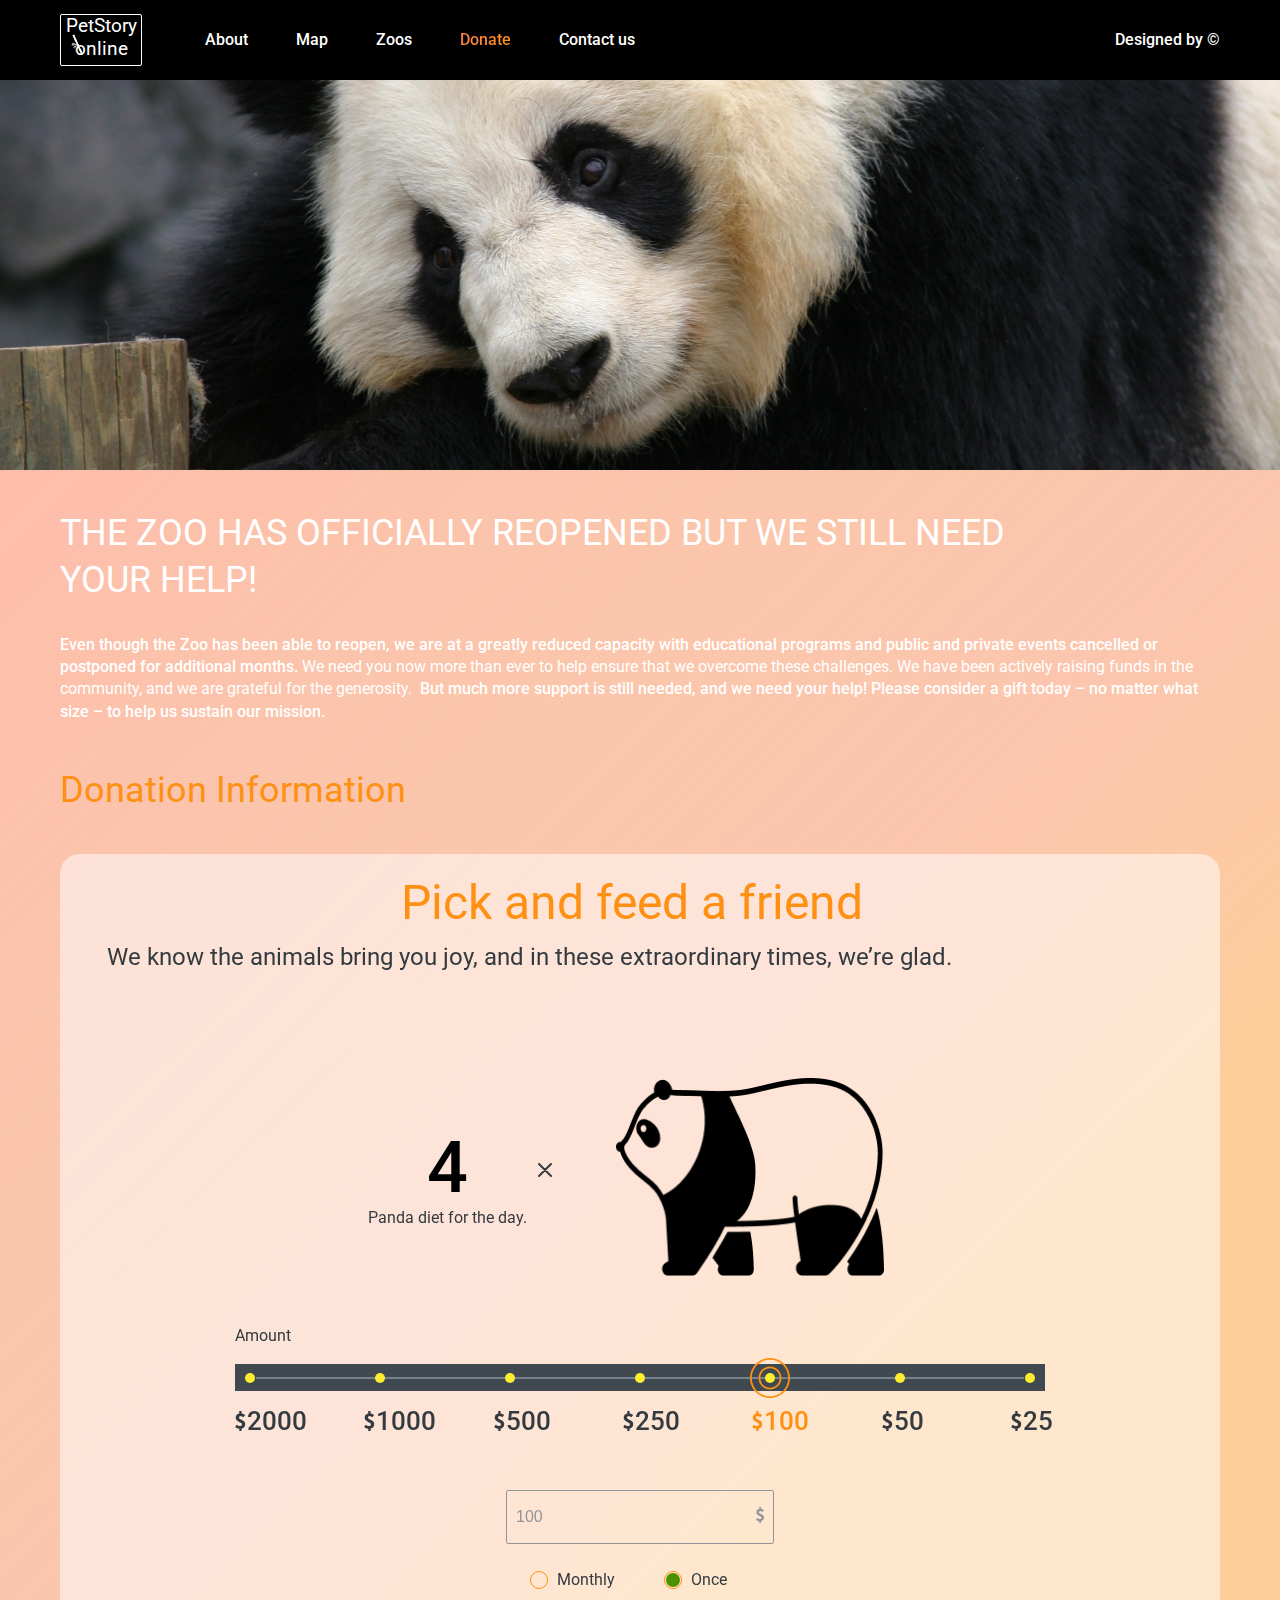
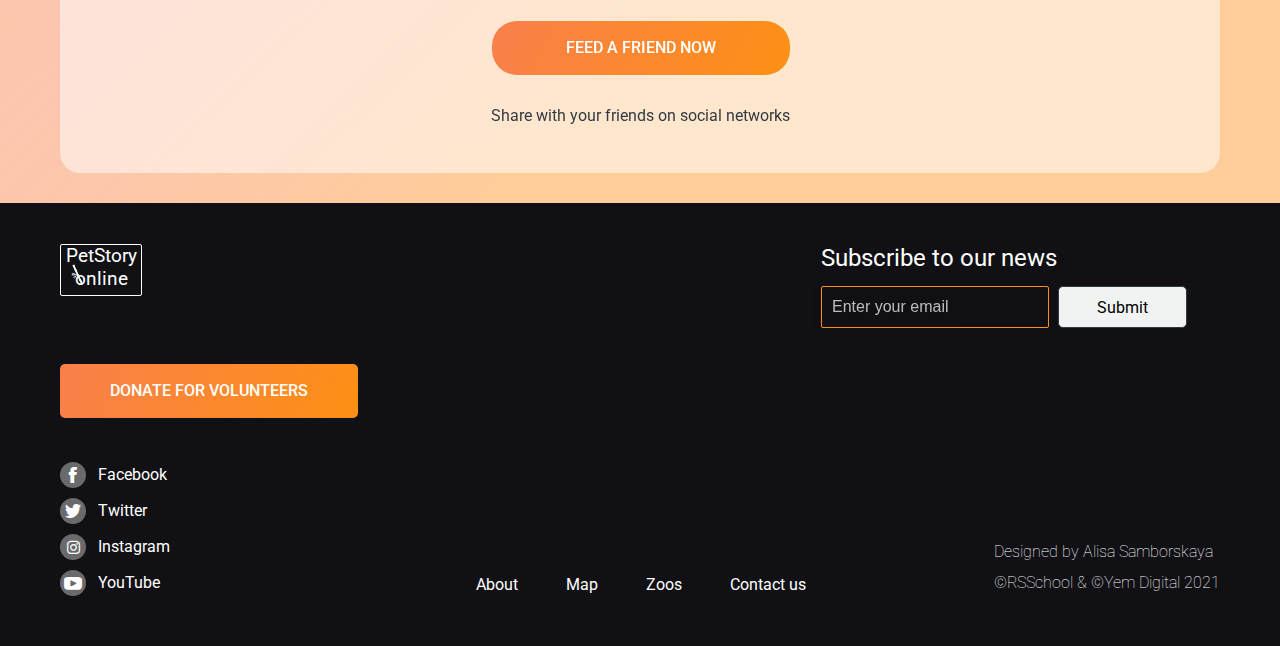
==== pages/donate/index.html @ 1294fb80 "feat: create online-zoo" ====
<!DOCTYPE html>
<html lang="en">
  <head>
    <meta charset="UTF-8" />
    <meta http-equiv="X-UA-Compatible" content="IE=edge" />
    <meta name="viewport" content="width=device-width, initial-scale=1.0" />
    <title>Donate</title>
    <link href="https://fonts.googleapis.com/css2?family=Roboto:ital,wght@0,100;0,300;0,400;0,500;0,700;0,900;1,100;1,300;1,400;1,500;1,700;1,900&display=swap" rel="stylesheet" />
    <link rel="stylesheet" href="../../assets/styles/style.css" />
    <script defer src="../../script.js"></script>
  </head>
  <body>
    <header class="header" id="about">
      <div class="container header__wrapper">
        <h1 class="header__logo">
          <a class="header__logo-link" href="../../pages/main/index.html">PetStory online
            <img class="header__logo-icon header__logo-icon--white" src="../../assets/images/logo/bamboo.svg" alt="bamboo-svg">
            <img class="header__logo-icon header__logo-icon--orange" src="../../assets/images/logo/bamboo-orange.svg" alt="bamboo-orange-svg">
          </a>
        </h1>
        <nav class="header__nav">
          <ul class="header__list">
            <li>
              <a class="header__link header__link" href="../../pages/main/index.html#about">About</a>
            </li>
            <li>
              <a class="header__link" href="#map">Map</a>
            </li>
            <li>
              <a class="header__link" href="#zoos">Zoos</a>
            </li>
            <li>
              <a class="header__link header__link--active" href="../../pages/donate/index.html" target="_blank">Donate</a>
            </li>
            <li>
              <a class="header__link" href="#contacts">Contact us</a>
            </li>
          </ul>
        </nav>
        <a class="header__copyright" href="https://www.figma.com/file/jfEFwkXVj1WRq7sUHDr8os/PetStory-online" target="_blank">Designed by ©</a>
        <div class="header__burger-menu">
          <button class="header__burger-btn">
            <i class="header__burger-icon icon-burger-menu"></i>
          </button>
          <div class="wrapper-menu" id="wrapper-menu">
            <div class="background-menu"></div>
            <div class="mobile-menu">
              <button class="mobile-menu__btn">
                <i class="mobile-menu__btn-close icon-cross"></i>
              </button>
              <div class="mobile-menu__logo">
                <a class="mobile-menu__logo-link" href="../../pages/main/index.html">PetStory online
                  <img class="mobile-menu__logo-icon" src="../../assets/images/logo/bamboo-orange.svg" alt="bamboo-orange-svg">
                </a>
              </div>
              <ul class="mobile-menu__list">
                <li class="mobile-menu__item"><a class="mobile-menu__link" href="../../pages/main/index.html">About</a></li>
                <li class="mobile-menu__item"><a class="mobile-menu__link" href="#map">Map</a></li>
                <li class="mobile-menu__item"><a class="mobile-menu__link" href="#zoos">Zoos</a></li>
                <li class="mobile-menu__item"><a class="mobile-menu__link" href="../../pages/donate/index.html">Donate</a></li>
                <li class="mobile-menu__item"><a class="mobile-menu__link" href="#contacts">Contact us</a></li>
              </ul>
              <a class="mobile-menu__copyright" href="https://www.figma.com/file/jfEFwkXVj1WRq7sUHDr8os/PetStory-online" target="_blank">Designed by ©</a>
            </div>
          </div>
        </div>
      </div>
    </header>
    <main class="main">
      <section class="animals"></section>
      <section class="feed-friend-donate">
        <div class="feed-friend-donate__wrapper container">
            <h3 class="feed-friend-donate__title">THE ZOO HAS OFFICIALLY REOPENED BUT WE STILL NEED YOUR HELP!</h3>
            <p class="feed-friend-donate__description">Even though the Zoo has been able to reopen, we are at a greatly reduced capacity with educational programs and public and private events cancelled or postponed for additional months.<span class="feed-friend-donate__description--font"> We need you now more than ever to help ensure that we overcome these challenges. We have been actively raising funds in the community, and we are grateful for the generosity.</span> &nbsp;But much more support is still needed, and we need your help! Please consider a gift today – no matter what size – to help us sustain our mission.</p>
            <h3 class="feed-friend-donate__title feed-friend-donate__title--donation">Donation Information</h3>
          <div class="feed-friend-donate__info">
            <h2 class="feed-friend-donate__info-title">Pick and feed a friend</h2>
            <p class="feed-friend-donate__info-description">We know the animals bring you joy, and in these extraordinary times, we’re glad.</p>
            <div class="feed-friend-donate__diet">
              <div class="feed-friend-donate__wrap-content">
                <p class="feed-friend-donate__number">4</p>
                <p class="feed-friend-donate__text">Panda diet for the day.</p>
              </div>
              <i class="feed-friend-donate__icon icon-cross"></i>
              <img class="feed-friend-donate__img" src="../../assets/images/donate/panda-widget.png" alt="panda-widget-png">
            </div>
            <div class="feed-friend-donate__amount">
              <p class="feed-friend-donate__amount-title">Amount</p>
              <div class="feed-friend-donate__amount-container">
                <div class="feed-friend-donate__amount-item ">
                  <button data-sum="5000" class="feed-friend-donate__btn"></button>
                </div>
                <div class="feed-friend-donate__amount-item">
                    <button data-sum="2000" class="feed-friend-donate__btn"></button>
                </div>
                <div class="feed-friend-donate__amount-item">
                    <button data-sum="1000" class="feed-friend-donate__btn"></button>
                </div>
                <div class="feed-friend-donate__amount-item">
                    <button data-sum="500" class="feed-friend-donate__btn"></button>
                </div>
                <div class="feed-friend-donate__amount-item">
                    <button data-sum="250" class="feed-friend-donate__btn"></button>
                </div>
                <div class="feed-friend-donate__amount-item ">
                    <button data-sum="100" class="feed-friend-donate__btn active"></button>
                </div>
                <div class="feed-friend-donate__amount-item">
                    <button data-sum="50" class="feed-friend-donate__btn"></button>
                </div>
                <div class="feed-friend-donate__amount-item">
                    <button data-sum="25" class="feed-friend-donate__btn"></button>
                </div>
              </div>
              <div class="feed-friend-donate__titles-container">
                <div class="feed-friend-donate__title-item">
                  <i class="feed-friend-donate__title-icon icon-dollar"></i>
                  <p class="feed-friend-donate__title-text">5000</p>
                </div>
                <div class="feed-friend-donate__title-item">
                  <i class="feed-friend-donate__title-icon icon-dollar"></i>
                  <p class="feed-friend-donate__title-text">2000</p>
                </div>
                <div class="feed-friend-donate__title-item">
                  <i class="feed-friend-donate__title-icon icon-dollar"></i>
                  <p class="feed-friend-donate__title-text">1000</p>
                </div>
                <div class="feed-friend-donate__title-item">
                  <i class="feed-friend-donate__title-icon icon-dollar"></i>
                  <p class="feed-friend-donate__title-text">500</p>
                </div>
                <div class="feed-friend-donate__title-item">
                  <i class="feed-friend-donate__title-icon icon-dollar"></i>
                  <p class="feed-friend-donate__title-text">250</p>
                </div>
                <div class="feed-friend-donate__title-item active">
                  <i class="feed-friend-donate__title-icon icon-dollar"></i>
                  <p class="feed-friend-donate__title-text">100</p>
                </div>
                <div class="feed-friend-donate__title-item">
                  <i class="feed-friend-donate__title-icon icon-dollar"></i>
                  <p class="feed-friend-donate__title-text">50</p>
                </div>
                <div class="feed-friend-donate__title-item">
                  <i class="feed-friend-donate__title-icon icon-dollar"></i>
                  <p class="feed-friend-donate__title-text">25</p>
                </div>
              </div>
              <form class="feed-friend-donate__form" method="post" action="/">
                  <div class="feed-friend-donate__input-wrap">
                    <input id="another-amount" value="100" class="feed-friend-donate__input input-amount" type="number" id="number" name="number" min="0" max="9999" placeholder="Another amount" required>
                    <i class="icon-dollar feed-friend-donate__input-icon"></i>
                  </div>
                  <div class="feed-friend-donate__input-container">
                    <div class="feed-friend-donate__input-item">
                      <input class="feed-friend-donate__input-radio" type="radio" id="monthly" name="radio" value="monthly">
                      <label for="huey">Monthly</label>
                    </div>
                    <div class="feed-friend-donate__input-item">
                      <input class="feed-friend-donate__input-radio" type="radio" id="once" name="radio" value="once" checked>
                      <label for="dewey">Once</label>
                    </div>
                  </div>
                  <button class="feed-friend-donate__form-btn button" type="submit">Feed a friend now</button>
                  <a class="feed-friend-donate__form-link" href="/">Share with your friends on social networks</a> 
              </form>
            </div>
          </div>

        </div>
      </section>
    </main>
    <footer class="footer" id="contacts">
      <div class="footer__wrap container">
        <div class="footer__top">
          <a class="footer__logo-link" href="../../pages/main/index.html">PetStory online
            <img class="footer__logo-icon footer__logo-icon-white" src="../../assets/images/logo/bamboo.svg" alt="bamboo-svg">
            <img class="footer__logo-icon footer__logo-icon--orange" src="../../assets/images/logo/bamboo-orange.svg" alt="bamboo-orange-svg">
          </a>
          <form class="footer__form" action="/">
            <h3 class="footer__title">Subscribe to our news</h3>
            <div class="footer__wrap-input">
              <input class="footer__input input" type="email" id="email" name="email" placeholder="Enter your email" required><br>
              <button class="footer__form-btn submit" type="submit">Submit</button> 
            </div>
          </form>
        </div>
        <div class="footer__middle">
          <a class="footer__btn button button--secondary" href="../../pages/donate/index.html" target="_blank" >donate for volunteers</a>
        </div>
        <div class="footer__bottom">
          <ul class="footer__socials">
            <li class="footer__social-item"><a class="footer__social-link" href="https://www.facebook.com/" target="_blank">
              <span class="footer__wrap-icon"><i class="icon-facebook "></i></span>
              Facebook</a></li>
            <li class="footer__social-item"><a class="footer__social-link" href="https://twitter.com/"  target="_blank"><span class="footer__wrap-icon"><i class="icon-twitter "></i></span>Twitter</a></li>
            <li class="footer__social-item"><a class="footer__social-link" href="https://www.instagram.com/" target="_blank"><span class="footer__wrap-icon"><i class="icon-instagram "></i></span>Instagram</a></li>
            <li class="footer__social-item"><a class="footer__social-link" href="https://www.youtube.com/" target="_blank"><span class="footer__wrap-icon"><i class="icon-youTube"></i></span>YouTube</a></li>
          </ul>
          <ul class="footer__list footer__list--donate">
            <li class="footer__list-item">
              <a class="footer__link footer__link" href="../../pages/main/index.html#about">About</a>
            </li>
            <li class="footer__list-item">
              <a class="footer__link" href="#map">Map</a>
            </li>
            <li class="footer__list-item">
              <a class="footer__link" href="#zoos">Zoos</a>
            </li>
            <li class="footer__list-item">
              <a class="footer__link" href="#contacts">Contact us</a>
            </li>
          </ul>
          <div class="footer__copyright-wrap">
            <a class="footer__copyright" href="https://www.figma.com/file/jfEFwkXVj1WRq7sUHDr8os/PetStory-online" target="_blank">
              <span class="footer__author">Designed by Alisa Samborskaya</span>
              <span class="footer__text">©RSSchool & ©Yem Digital 2021</span>
          </a>
          </div>

      </div>
    </footer>
  </body>
</html>
---- assets/styles/style.css ----
.animals {
  height: 386px;
  width: 100%;
  background-repeat: no-repeat;
  background-size: cover;
  background-position: center bottom;
  background-image: url(../../assets/images/donate/panda-bg.png);
}
@media (max-width: 1599px) {
  .animals {
    height: 390px;
    margin-top: 80px;
    background-position: 29% bottom;
  }
}
@media (max-width: 999px) {
  .animals {
    height: 335px;
    margin-top: 34px;
    background-position: 37% bottom;
  }
}
@media (max-width: 639px) {
  .animals {
    height: 187px;
    margin-top: 0px;
    background-position: 33% bottom;
  }
}

.feed-friend-donate {
  background: linear-gradient(315.75deg, rgba(254, 210, 144, 0.7) 30.06%, #febdab 100.95%, rgba(254, 210, 144, 0.7) 106.36%), linear-gradient(315.75deg, rgba(254, 189, 171, 0.74) 30.06%, rgba(243, 169, 248, 0.66) 50.74%, #e0d8f0 80.49%, #eaf7fe 127.9%, #eaf7fe 149.54%), linear-gradient(315.75deg, rgba(254, 189, 171, 0.74) 30.06%, rgba(243, 169, 248, 0.66) 50.74%, #e0d8f0 80.49%, #eaf7fe 127.9%, #eaf7fe 149.54%);
}
.feed-friend-donate .feed-friend-donate__wrapper {
  padding-top: 40px;
  padding-bottom: 180px;
}
@media (max-width: 1599px) {
  .feed-friend-donate .feed-friend-donate__wrapper {
    padding-bottom: 30px;
  }
}
@media (max-width: 999px) {
  .feed-friend-donate .feed-friend-donate__wrapper {
    padding-top: 30px;
    padding-bottom: 46px;
  }
}
@media (max-width: 639px) {
  .feed-friend-donate .feed-friend-donate__wrapper {
    padding-bottom: 20px;
  }
}
.feed-friend-donate__title {
  font-weight: 400;
  font-size: 36px;
  line-height: 1.3;
  color: #fff;
  text-transform: uppercase;
}
@media (max-width: 1599px) {
  .feed-friend-donate__title {
    padding-right: 162px;
  }
}
@media (max-width: 999px) {
  .feed-friend-donate__title {
    padding-right: 0px;
    font-size: 24px;
    line-height: 1.2;
  }
}
.feed-friend-donate__title--donation {
  margin-top: 44px;
  color: #fe9013;
  text-transform: none;
}
@media (max-width: 999px) {
  .feed-friend-donate__title--donation {
    margin-top: 30px;
    font-size: 36px;
    line-height: 1.3;
  }
}
@media (max-width: 639px) {
  .feed-friend-donate__title--donation {
    font-size: 24px;
    line-height: 1.2;
  }
}
.feed-friend-donate__description {
  margin-top: 10px;
  font-weight: 500;
  font-size: 16px;
  line-height: 1.4;
  color: #fff;
}
.feed-friend-donate__description--font {
  font-weight: 400;
}
@media (max-width: 1599px) {
  .feed-friend-donate__description {
    margin-top: 30px;
  }
}
@media (max-width: 999px) {
  .feed-friend-donate__description {
    margin-top: 20px;
    line-height: 1.38;
  }
}
.feed-friend-donate__info {
  margin-top: 60px;
  padding: 40px 92px 62px;
  background-color: rgba(255, 255, 255, 0.52);
  backdrop-filter: blur(2px);
  border-radius: 20px;
  font-weight: 400;
  font-size: 16px;
  line-height: 1.4;
  color: #333b41;
}
@media (max-width: 1599px) {
  .feed-friend-donate__info {
    margin-top: 40px;
    padding: 20px 44px 46px;
  }
}
@media (max-width: 999px) {
  .feed-friend-donate__info {
    margin-top: 30px;
    padding: 30px 0px 31px;
  }
}
@media (max-width: 639px) {
  .feed-friend-donate__info {
    padding: 20px 0px 20px;
    font-size: 9px;
  }
}
.feed-friend-donate__info-title {
  padding-right: 7px;
  text-align: center;
  font-weight: 400;
  font-size: 48px;
  line-height: 1.2;
  color: #fe9013;
}
@media (max-width: 1599px) {
  .feed-friend-donate__info-title {
    padding-right: 16px;
  }
}
@media (max-width: 999px) {
  .feed-friend-donate__info-title {
    padding-right: 1px;
  }
}
@media (max-width: 639px) {
  .feed-friend-donate__info-title {
    padding-right: 0px;
    font-size: 24px;
  }
}
.feed-friend-donate__info-description {
  margin-top: 20px;
  text-align: left;
  font-weight: 400;
  font-size: 24px;
  line-height: 1.2;
  color: #333b41;
}
@media (max-width: 1599px) {
  .feed-friend-donate__info-description {
    margin-top: 11px;
    padding-left: 3px;
  }
}
@media (max-width: 999px) {
  .feed-friend-donate__info-description {
    margin-top: 20px;
    padding-left: 0px;
    text-align: center;
  }
}
@media (max-width: 639px) {
  .feed-friend-donate__info-description {
    margin-top: 10px;
    font-size: 16px;
    line-height: 1.4;
  }
}
.feed-friend-donate__diet {
  display: flex;
  justify-content: center;
  align-items: center;
  margin-top: 107px;
  padding-right: 28px;
}
@media (max-width: 999px) {
  .feed-friend-donate__diet {
    margin-top: 97px;
  }
}
@media (max-width: 639px) {
  .feed-friend-donate__diet {
    margin-top: 37px;
    padding-right: 9px;
  }
}
.feed-friend-donate__wrap-content {
  margin-right: 11px;
  padding-top: 14px;
  text-align: center;
}
@media (max-width: 639px) {
  .feed-friend-donate__wrap-content {
    margin-right: 6px;
    padding-top: 6px;
  }
}
.feed-friend-donate__number {
  font-weight: 500;
  font-size: 72px;
  line-height: 0.8;
  color: #000;
}
@media (max-width: 639px) {
  .feed-friend-donate__number {
    font-size: 41px;
  }
}
.feed-friend-donate__text {
  margin-top: 11px;
}
@media (max-width: 639px) {
  .feed-friend-donate__text {
    margin-top: 6px;
  }
}
.feed-friend-donate__icon {
  margin-right: 64px;
  padding-bottom: 14px;
  font-size: 14px;
}
@media (max-width: 639px) {
  .feed-friend-donate__icon {
    margin-right: 36px;
    padding-bottom: 26px;
    font-size: 8px;
  }
}
.feed-friend-donate__img {
  width: 268px;
}
@media (max-width: 639px) {
  .feed-friend-donate__img {
    width: 151px;
  }
}
.feed-friend-donate__amount {
  max-width: 976px;
  margin-top: 49px;
}
@media (max-width: 1599px) {
  .feed-friend-donate__amount {
    max-width: 810px;
    margin: 49px auto 0 auto;
  }
}
@media (max-width: 999px) {
  .feed-friend-donate__amount {
    width: 100%;
    margin-top: 41px;
  }
}
@media (max-width: 639px) {
  .feed-friend-donate__amount {
    margin-top: 4px;
  }
}
.feed-friend-donate__amount-title {
  margin-left: 4px;
}
@media (max-width: 1599px) {
  .feed-friend-donate__amount-title {
    margin-left: 0px;
  }
}
@media (max-width: 999px) {
  .feed-friend-donate__amount-title {
    margin-left: 10px;
  }
}
@media (max-width: 639px) {
  .feed-friend-donate__amount-title {
    margin-left: 0px;
    font-size: 16px;
  }
}
.feed-friend-donate__amount-container {
  position: relative;
  display: flex;
  justify-content: space-between;
  align-items: center;
  padding: 0px 35px 0px 30px;
  height: 27px;
  margin-top: 17px;
  background-color: #404950;
}
.feed-friend-donate__amount-container::before {
  content: "";
  position: absolute;
  left: 26px;
  right: 30px;
  display: block;
  height: 2px;
  background-color: #72828e;
}
@media (max-width: 1599px) {
  .feed-friend-donate__amount-container::before {
    left: 21px;
    right: 21px;
  }
}
@media (max-width: 999px) {
  .feed-friend-donate__amount-container::before {
    left: 37px;
    right: 37px;
  }
}
@media (max-width: 639px) {
  .feed-friend-donate__amount-container::before {
    left: 23px;
    right: 23px;
  }
}
@media (max-width: 1599px) {
  .feed-friend-donate__amount-container {
    padding: 0px 15px;
  }
}
@media (max-width: 999px) {
  .feed-friend-donate__amount-container {
    margin-top: 7px;
    padding: 0px 40px;
  }
}
@media (max-width: 639px) {
  .feed-friend-donate__amount-container {
    height: 14px;
    margin-top: 7px;
    padding: 0px 20px;
  }
}
.feed-friend-donate__amount-item {
  position: relative;
  display: flex;
  justify-content: center;
  align-items: center;
}
@media (max-width: 1599px) {
  .feed-friend-donate__amount-item:first-child {
    display: none;
  }
}
@media (max-width: 999px) {
  .feed-friend-donate__amount-item:nth-child(2), .feed-friend-donate__amount-item:nth-child(3) {
    display: none;
  }
}
.feed-friend-donate__btn {
  position: absolute;
  display: flex;
  justify-content: center;
  align-items: center;
  width: 40px;
  height: 40px;
  outline: none;
  border: none;
  background-color: transparent;
}
.feed-friend-donate__btn::after {
  content: "";
  position: absolute;
  top: 50%;
  transform: translateY(-50%) scale(0);
  width: 40px;
  height: 40px;
  background-image: url(../../assets/images/donate/roller-icon.svg);
  background-size: cover;
  transition: transform 0.3s;
}
@media (max-width: 639px) {
  .feed-friend-donate__btn::after {
    width: 20px;
    height: 20px;
  }
}
.feed-friend-donate__btn::before {
  content: "";
  display: block;
  width: 10px;
  height: 10px;
  background-color: #ffee2e;
  border-radius: 50%;
}
@media (max-width: 639px) {
  .feed-friend-donate__btn::before {
    width: 5px;
    height: 5px;
  }
}
.feed-friend-donate__btn.active {
  display: flex;
  justify-content: center;
  align-items: center;
}
.feed-friend-donate__btn.active::after {
  transform: translateY(-50%) scale(1);
}
.feed-friend-donate__titles-container {
  display: flex;
  justify-content: space-between;
  align-items: center;
  margin-top: 12px;
}
@media (max-width: 999px) {
  .feed-friend-donate__titles-container {
    padding: 0px 21px 0px;
  }
}
@media (max-width: 639px) {
  .feed-friend-donate__titles-container {
    padding-right: 0px;
    padding-left: 8px;
    margin-top: 6px;
  }
}
.feed-friend-donate__title-item {
  display: flex;
  justify-content: center;
  align-items: center;
  color: #333b41;
}
.feed-friend-donate__title-item.active {
  color: #fe9013;
}
@media (max-width: 999px) {
  .feed-friend-donate__title-item.active1 {
    color: #fe9013;
  }
}
@media (max-width: 1599px) {
  .feed-friend-donate__title-item:first-child {
    display: none;
  }
}
@media (max-width: 999px) {
  .feed-friend-donate__title-item:nth-child(2), .feed-friend-donate__title-item:nth-child(3) {
    display: none;
  }
}
.feed-friend-donate__title-text {
  width: 60px;
  font-weight: 500;
  font-size: 26px;
  line-height: 1.4;
  text-transform: uppercase;
}
@media (max-width: 1599px) {
  .feed-friend-donate__title-text {
    width: 22px;
  }
}
@media (max-width: 999px) {
  .feed-friend-donate__title-text {
    width: 30px;
  }
}
@media (max-width: 639px) {
  .feed-friend-donate__title-text {
    width: 25px;
    font-size: 13px;
  }
}
.feed-friend-donate__title-icon {
  margin-right: 2px;
  font-size: 20px;
}
@media (max-width: 639px) {
  .feed-friend-donate__title-icon {
    margin-right: 1px;
    font-size: 10px;
  }
}
.feed-friend-donate__form {
  display: flex;
  flex-direction: column;
  margin-top: 50px;
  justify-content: center;
  align-items: center;
  font-weight: 400;
  font-size: 16px;
  line-height: 1.4;
  color: #333b41;
}
@media (max-width: 639px) {
  .feed-friend-donate__form {
    margin-top: 25px;
  }
}
.feed-friend-donate__input-wrap {
  position: relative;
}
.feed-friend-donate__input-icon {
  position: absolute;
  top: 17px;
  right: 10px;
  color: #929699;
}
@media (max-width: 999px) {
  .feed-friend-donate__input-icon {
    top: 14px;
  }
}
.feed-friend-donate__input-container {
  margin-top: 25px;
  display: flex;
  justify-content: center;
  align-items: center;
}
@media (max-width: 999px) {
  .feed-friend-donate__input-container {
    margin-top: 31px;
  }
}
@media (max-width: 639px) {
  .feed-friend-donate__input-container {
    margin-top: 23px;
  }
}
.feed-friend-donate__input-item {
  display: flex;
  align-items: center;
  width: 84px;
  margin-right: 50px;
}
.feed-friend-donate__input-item:last-child {
  margin-right: 0px;
}
.feed-friend-donate__input-radio {
  width: 16px;
  height: 16px;
  margin-right: 10px;
}
.feed-friend-donate__form-btn {
  margin-top: 30px;
}
@media (max-width: 1599px) {
  .feed-friend-donate__form-btn {
    margin-left: 2px;
  }
}
.feed-friend-donate__form-link {
  margin-top: 30px;
  color: #333b41;
}
@media (max-width: 639px) {
  .feed-friend-donate__form-link {
    letter-spacing: -0.1px;
  }
}

input[type=radio],
label {
  cursor: pointer;
}

input[type=radio] {
  position: relative;
  height: 16px;
  width: 16px;
  -webkit-appearance: none;
  -moz-appearance: none;
  appearance: none;
  outline: none;
}

input[type=radio]::before {
  content: "";
  position: absolute;
  top: 50%;
  left: 50%;
  width: 16px;
  height: 16px;
  border-radius: 50%;
  transform: translate(-50%, -50%);
  background-color: transparent;
  border: 1px solid #fe9013;
}

input[type=radio]::after {
  content: "";
  position: absolute;
  top: 50%;
  left: 50%;
  max-height: 0;
  max-width: 0;
  width: 14px;
  height: 14px;
  border-radius: 50%;
  background-color: #4b9200;
  transform: translate(-50%, -50%);
  transition: max-width 0.3s, max-height 0.3s;
  visibility: visible;
}

input[type=radio]:checked::after {
  max-width: 14px;
  max-height: 14px;
}

@font-face {
  font-family: "icomoon";
  src: url("../fonts/icomoon.eot?s4lg9i");
  src: url("../fonts/icomoon.eot?s4lg9i#iefix") format("embedded-opentype"), url("../fonts/icomoon.ttf?s4lg9i") format("truetype"), url("../fonts/icomoon.woff?s4lg9i") format("woff"), url("../fonts/icomoon.svg?s4lg9i#icomoon") format("svg");
  font-weight: normal;
  font-style: normal;
  font-display: block;
}
[class^=icon-],
[class*=" icon-"] {
  /* use !important to prevent issues with browser extensions that change fonts */
  font-family: "icomoon" !important;
  speak: never;
  font-style: normal;
  font-weight: normal;
  font-variant: normal;
  text-transform: none;
  line-height: 1;
  /* Better Font Rendering =========== */
  -webkit-font-smoothing: antialiased;
  -moz-osx-font-smoothing: grayscale;
}

.icon-burger-menu:before {
  content: "\e908";
}

.icon-dollar:before {
  content: "\e907";
}

.icon-cross:before {
  content: "\e906";
}

.icon-twitter:before {
  content: "\e902";
  color: #fff;
}

.icon-youTube:before {
  content: "\e903";
  color: #fff;
}

.icon-facebook:before {
  content: "\e904";
  color: #fff;
}

.icon-instagram:before {
  content: "\e905";
  color: #fff;
}

.icon-arrow-left:before {
  content: "\e900";
  color: #fff;
}

.icon-arrow-right:before {
  content: "\e901";
  color: #fff;
}

* {
  box-sizing: border-box;
  margin: 0;
  padding: 0;
  -webkit-tap-highlight-color: transparent;
}

html {
  scroll-behavior: smooth;
}

body {
  font-family: "Roboto", sans-serif;
  background-color: #fff;
}

a {
  font-family: inherit;
  text-decoration: none;
}

li {
  list-style-type: none;
}

button {
  cursor: pointer;
}

.container {
  max-width: 1160px;
  margin: 0 auto;
}
@media (max-width: 1599px) {
  .container {
    max-width: 1220px;
    padding: 0 30px;
  }
}
@media (max-width: 999px) {
  .container {
    padding: 0 20px;
  }
}
@media (max-width: 639px) {
  .container {
    padding: 0 10px;
  }
}

.button {
  height: 54px;
  width: 298px;
  padding: 16px 10px;
  text-align: center;
  background: linear-gradient(113.96deg, #f9804b 1.49%, #fe9013 101.44%);
  font-family: "Roboto", sans-serif;
  font-weight: 500;
  font-size: 16px;
  line-height: 1.4;
  color: #fff;
  text-transform: uppercase;
  border-radius: 25px;
  white-space: nowrap;
  border: 0;
  outline: none;
}
.button:hover {
  background: #e47209;
}
.button:active {
  background: #4b9200;
}
.button:disabled {
  background: #767474;
}
.button--secondary {
  border-radius: 5px;
}

.input {
  width: 228px;
  height: 42px;
  padding: 10px;
  background: transparent;
  color: #bdbdbd;
  font-weight: 400;
  font-size: 16px;
  line-height: 1.4;
  filter: drop-shadow(0px 4px 4px rgba(0, 0, 0, 0.25));
  border: 1px solid #fe9013;
  border-radius: 2px;
  outline: none;
}
.input:-webkit-autofill {
  box-shadow: inset 0 0 0 100px #111115 !important;
  background-color: #111115 !important;
  -webkit-text-fill-color: #bdbdbd !important;
}
.input:focus {
  color: #4b9200;
  border-color: #4b9200;
}
.input:focus:-webkit-autofill {
  -webkit-text-fill-color: #4b9200 !important;
}
.input.error {
  color: #d31414;
  border-color: #d31414;
}
.input::placeholder {
  color: #bdbdbd;
}

.input-amount {
  width: 268px;
  height: 54px;
  padding: 16px 9px 16px 9px;
  background: transparent;
  color: #929699;
  font-weight: 400;
  font-size: 16px;
  line-height: 1.4;
  border: 1px solid #929699;
  border-radius: 2px;
  outline: none;
}
.input-amount::placeholder {
  color: #929699;
}
.input-amount:focus {
  color: #4b9200;
  border-color: #4b9200;
}
.input-amount:focus + .feed-friend-donate__input-icon {
  color: #4b9200;
}
.input-amount:focus::placeholder {
  color: #4b9200;
}
.input-amount.error {
  color: #d31414;
  border-color: #d31414;
}
.input-amount.error::placeholder {
  color: #d31414;
}
.input-amount.error + .feed-friend-donate__input-icon {
  color: #d31414;
}
@media (max-width: 999px) {
  .input-amount {
    width: 180px;
    height: 42px;
    padding: 15px 12px 15px 6px;
  }
}

/* Chrome, Safari, Edge, Opera */
input::-webkit-outer-spin-button,
input::-webkit-inner-spin-button {
  -webkit-appearance: none;
  margin: 0;
}

/* Firefox */
input[type=number] {
  -moz-appearance: textfield;
}

.submit {
  width: 129px;
  height: 42px;
  padding: 10px 20px;
  text-align: center;
  background: #f1f3f2;
  font-family: "Roboto", sans-serif;
  font-weight: 400;
  font-size: 16px;
  line-height: 1.4;
  color: #000;
  border: 1px solid #333b41;
  border-radius: 5px;
  white-space: nowrap;
  outline: none;
}
.submit:hover {
  color: #4b9200;
  border-color: #4b9200;
}
.submit:active {
  color: #4b9200;
  border-color: #4b9200;
}
.submit.error {
  color: #d31414;
  border-color: #d31414;
}

.header {
  background-color: #000;
}
@media (max-width: 1599px) {
  .header {
    position: absolute;
    top: 0;
    left: 0;
    right: 0;
    z-index: 10;
  }
}
@media (max-width: 999px) {
  .header {
    position: fixed;
    top: 0;
    left: 0;
    right: 0;
  }
}
.header__wrapper {
  height: 80px;
  display: flex;
  align-items: center;
}
@media (max-width: 999px) {
  .header__wrapper {
    justify-content: space-between;
    height: 34px;
  }
}
.header__logo {
  margin-right: 63px;
}
@media (max-width: 999px) {
  .header__logo {
    margin-right: 0;
  }
}
.header__logo-link {
  display: block;
  position: relative;
  width: 82px;
  height: 52px;
  padding: 0px 5px 6px 5px;
  text-align: center;
  opacity: 1;
  border: 0.5px solid #fff;
  border-radius: 2px;
  color: #fff;
  font-weight: 400;
  font-size: 19px;
  line-height: 1.2;
  transition: color 0.3s, border-color 0.3s;
}
.header__logo-link:hover {
  color: #fe9013;
  border-color: #fe9013;
}
@media (max-width: 999px) {
  .header__logo-link:hover {
    border-color: transparent;
  }
}
@media (max-width: 999px) {
  .header__logo-link {
    width: 47px;
    height: 29px;
    padding: 0px;
    border: 0.5px solid transparent;
    font-size: 12px;
  }
}
.header__logo-icon {
  position: absolute;
  bottom: 10px;
  left: 10px;
  height: 21px;
  transition: opacity 0.3s;
}
.header__logo-icon--orange {
  opacity: 0;
}
@media (max-width: 999px) {
  .header__logo-icon {
    height: 14px;
    bottom: 2px;
    left: 3px;
  }
}
.header__logo-link:hover .header__logo-icon--white {
  opacity: 0;
}
.header__logo-link:hover .header__logo-icon--orange {
  opacity: 1;
}
.header__list {
  display: flex;
}
@media (max-width: 999px) {
  .header__list {
    display: none;
  }
}
.header__link {
  margin-right: 58px;
  color: #fff;
  font-weight: 500;
  font-size: 16px;
  line-height: 1.4;
}
.header__link:hover, .header__link--active {
  background: linear-gradient(113.96deg, #f9804b 1.49%, #fe9013 101.44%);
  -webkit-background-clip: text;
  -webkit-text-fill-color: transparent;
  background-clip: text;
  text-fill-color: transparent;
}
@media (max-width: 1599px) {
  .header__link {
    margin-right: 48px;
  }
}
.header__copyright {
  margin-left: auto;
  font-weight: 500;
  font-size: 16px;
  line-height: 1.4;
  color: #fff;
}
.header__copyright:hover {
  background: linear-gradient(113.96deg, #f9804b 1.49%, #fe9013 101.44%);
  -webkit-background-clip: text;
  -webkit-text-fill-color: transparent;
  background-clip: text;
  text-fill-color: transparent;
}
@media (max-width: 999px) {
  .header__copyright {
    display: none;
  }
}
.header__burger-menu {
  display: none;
}
@media (max-width: 999px) {
  .header__burger-menu {
    display: block;
  }
}
.header__burger-btn {
  color: #fff;
  transition: color 0.3s;
  font-size: 10px;
  border: none;
  outline: none;
  background: none;
}
.header__burger-btn:hover {
  color: #fe9013;
}

.wrapper-menu {
  width: 100%;
  position: fixed;
  top: 0;
  right: 0;
  right: -100%;
  z-index: 2;
  transition: right 1s;
}
.wrapper-menu--open {
  right: 0;
}

.background-menu {
  position: static;
  left: 0;
  right: 0;
  top: 0;
  bottom: 0;
  width: 100%;
  background: transparent;
  transition: background-color 1s;
}
.wrapper-menu--open .background-menu {
  position: fixed;
  background: rgba(0, 0, 0, 0.5);
}

.mobile-menu {
  position: relative;
  z-index: 2;
  width: 100%;
  min-height: 329px;
  padding: 10px 10px 40px;
  background-color: #fff;
}
.mobile-menu__btn {
  position: absolute;
  top: 12px;
  right: 10px;
  line-height: 0;
  outline: none;
  background: none;
  color: #fe9013;
  font-size: 14px;
  border: none;
  transition: opacity 0.3s;
}
.mobile-menu__logo-link {
  display: block;
  position: relative;
  width: 66px;
  height: 42px;
  padding: 3px 4px;
  text-align: center;
  opacity: 0.8;
  border: 0.8px solid #fe9013;
  border-radius: 2px;
  color: #fe9013;
  font-weight: 400;
  font-size: 15px;
  line-height: 1.2;
  transition: opacity 0.3s;
}
.mobile-menu__logo-link:hover {
  opacity: 1;
}
.mobile-menu__logo-icon {
  position: absolute;
  bottom: 5px;
  left: 8px;
  height: 16px;
}
.mobile-menu__list {
  margin-top: 30px;
}
.mobile-menu__item {
  margin-bottom: 15px;
}
.mobile-menu__link {
  font-weight: 400;
  font-size: 16px;
  line-height: 22px;
  color: #333b41;
  transition: color 0.3s;
}
.mobile-menu__link:hover {
  color: #fe9013;
}
.mobile-menu__copyright {
  font-weight: 400;
  font-size: 16px;
  line-height: 1.4;
  color: #333b41;
  transition: color 0.3s;
}
.mobile-menu__copyright:hover {
  color: #fe9013;
}

.main {
  min-height: calc(100vh - 523px);
  overflow: hidden;
}
@media (max-width: 999px) {
  .main {
    min-height: calc(100vh - 316px);
  }
}
@media (max-width: 639px) {
  .main {
    min-height: calc(100vh - 368px);
    padding-top: 34px;
  }
}

.animals-online {
  width: 100%;
  background-repeat: no-repeat;
  background-size: cover;
  background-position: center bottom;
  background-image: url(../../assets/images/bg-main-panda.png);
}
.animals-online__wrapper {
  padding-top: 12px;
  height: 700px;
  display: flex;
  justify-content: flex-end;
}
@media (max-width: 1599px) {
  .animals-online__wrapper {
    height: 584px;
    padding-top: 0px;
  }
}
@media (max-width: 999px) {
  .animals-online__wrapper {
    padding-right: 15px;
    height: 373px;
  }
}
@media (max-width: 639px) {
  .animals-online__wrapper {
    padding-right: 10px;
    height: 187px;
  }
}
.animals-online__content {
  display: flex;
  flex-direction: column;
  padding-right: 106px;
}
@media (max-width: 1599px) {
  .animals-online__content {
    margin-top: 69px;
    padding-right: 107px;
  }
}
@media (max-width: 999px) {
  .animals-online__content {
    flex-direction: row;
    justify-content: space-between;
    align-items: flex-end;
    width: 100%;
    padding: 0px 0px 40px 0;
    margin: 0;
  }
}
@media (max-width: 639px) {
  .animals-online__content {
    position: relative;
    justify-content: flex-end;
    padding-bottom: 41.7px;
  }
}
.animals-online__img-wrap {
  width: 100%;
  position: relative;
}
@media (max-width: 999px) {
  .animals-online__img-wrap {
    width: auto;
    padding-right: 57px;
  }
}
@media (max-width: 639px) {
  .animals-online__img-wrap {
    width: auto;
    padding-right: 28px;
  }
}
.animals-online__img {
  width: 465px;
}
@media (max-width: 1599px) {
  .animals-online__img {
    width: 367px;
  }
}
@media (max-width: 999px) {
  .animals-online__img {
    width: 237px;
    padding-bottom: 48px;
  }
}
@media (max-width: 639px) {
  .animals-online__img {
    width: 119px;
    padding-bottom: 0px;
  }
}
.animals-online__img-text {
  position: absolute;
  bottom: -2px;
  left: 73px;
  width: 500px;
  text-align: center;
  font-weight: 700;
  font-size: 106px;
  line-height: 0.75;
  color: #fff;
  text-transform: uppercase;
}
@media (max-width: 1599px) {
  .animals-online__img-text {
    bottom: -2px;
    left: 58px;
    width: 401px;
    font-size: 85px;
  }
}
@media (max-width: 999px) {
  .animals-online__img-text {
    bottom: 47px;
    left: 38px;
    width: 255px;
    font-size: 54px;
  }
}
@media (max-width: 639px) {
  .animals-online__img-text {
    bottom: -1px;
    left: 19px;
    font-size: 28px;
    width: 127px;
  }
}
.animals-online__img-yellow {
  color: #ffee2e;
}
.animals-online__btn {
  margin: 65px -5px 0px 174px;
}
@media (max-width: 1599px) {
  .animals-online__btn {
    margin: 43px 0px 0px 110px;
  }
}
@media (max-width: 999px) {
  .animals-online__btn {
    min-width: 298px;
    order: -1;
    margin-left: 0;
  }
}
@media (max-width: 639px) {
  .animals-online__btn {
    position: absolute;
    right: 50%;
    bottom: -74px;
    z-index: 5;
    transform: translateX(50%);
  }
}

.the-backstage {
  position: relative;
  padding-top: 140px;
  min-height: 403px;
  margin: 0 auto;
}
@media (max-width: 1599px) {
  .the-backstage {
    padding-top: 100px;
  }
}
@media (max-width: 999px) {
  .the-backstage {
    padding-top: 60px;
  }
}
@media (max-width: 639px) {
  .the-backstage {
    padding-top: 104px;
  }
}
.the-backstage__wrapper {
  display: flex;
}
@media (max-width: 1599px) {
  .the-backstage__wrapper {
    align-items: flex-start;
  }
}
.the-backstage__block-left {
  min-width: 609px;
  margin-right: 87px;
  background-image: url(../../assets/images/bamboo-cap.png);
  background-repeat: no-repeat;
  background-size: cover;
  background-position: center;
}
@media (max-width: 1599px) {
  .the-backstage__block-left {
    height: 408px;
    min-width: 455px;
    margin: 10px 31px 10px 0px;
  }
}
@media (max-width: 999px) {
  .the-backstage__block-left {
    display: none;
  }
}
.the-backstage__block-right {
  color: #333b41;
}
@media (max-width: 999px) {
  .the-backstage__block-right {
    max-width: 495px;
  }
}
.the-backstage__title {
  margin-bottom: 20px;
  font-weight: 400;
  font-size: 48px;
  line-height: 1.2;
}
@media (max-width: 999px) {
  .the-backstage__title {
    padding-left: 4px;
  }
}
@media (max-width: 639px) {
  .the-backstage__title {
    margin-bottom: 10px;
    padding-left: 0px;
    font-size: 24px;
    max-width: calc(100% - 15px);
  }
}
.the-backstage__title--works {
  margin: 54px 0px 34px 0px;
  font-size: 24px;
}
@media (max-width: 999px) {
  .the-backstage__title--works {
    margin: 30px 0px 20px 0px;
  }
}
@media (max-width: 639px) {
  .the-backstage__title--works {
    max-width: 100%;
    margin: 20px 0px 10px 0px;
  }
}
.the-backstage__description {
  font-weight: 400;
  font-size: 16px;
  line-height: 1.3;
}
@media (max-width: 639px) {
  .the-backstage__description {
    max-width: calc(100% - 15px);
  }
}
.the-backstage__description--works {
  line-height: 1.4;
}
@media (max-width: 639px) {
  .the-backstage__description--works {
    max-width: 100%;
  }
}
.the-backstage__img {
  position: absolute;
  top: 12px;
  right: 0px;
  height: 605px;
}
@media (max-width: 1599px) {
  .the-backstage__img {
    display: none;
  }
}
@media (max-width: 999px) {
  .the-backstage__img {
    display: block;
    height: 476px;
    top: 0px;
    right: -30px;
  }
}
@media (max-width: 639px) {
  .the-backstage__img {
    display: block;
    height: 217px;
    top: 39px;
    right: -40px;
  }
}

.pets {
  position: relative;
  margin-top: 180px;
  padding-bottom: 100px;
  color: #000;
}
@media (max-width: 1599px) {
  .pets {
    margin-top: 142px;
    padding-bottom: 140px;
  }
}
@media (max-width: 999px) {
  .pets {
    margin-top: 80px;
    padding-bottom: 100px;
  }
}
@media (max-width: 639px) {
  .pets {
    overflow: hidden;
    margin-top: 40px;
    padding-bottom: 60px;
  }
}
.pets__block {
  position: relative;
  padding: 0 4px;
}
@media (max-width: 1599px) {
  .pets__block {
    padding: 0px 2px;
  }
}
@media (max-width: 999px) {
  .pets__block {
    padding: 0px;
  }
}
@media (max-width: 639px) {
  .pets__block {
    padding-right: 8px;
    padding-left: 6px;
  }
}
.pets__slider-wrap {
  overflow: hidden;
}
.pets__slider {
  position: relative;
  left: 0;
  display: flex;
  transition: left 0.3s;
  transform: translateX(0);
}
.pets__grid-container {
  display: grid;
  grid-gap: 20px 30px;
  grid-template-columns: repeat(3, 1fr);
  min-width: 100%;
}
@media (max-width: 1599px) {
  .pets__grid-container {
    grid-gap: 92px 29px;
  }
}
@media (max-width: 999px) {
  .pets__grid-container {
    grid-template-columns: 1fr 1fr;
  }
}
@media (max-width: 639px) {
  .pets__grid-container {
    grid-template-columns: 1fr;
    grid-gap: 20px 25px;
  }
}
.pets__card {
  position: relative;
  width: 100%;
  overflow: hidden;
  opacity: 1;
  background: linear-gradient(#fff, #fff) padding-box, linear-gradient(113.96deg, #fa6f32 1.49%, #fe9013 101.44%) border-box;
  border: 1px solid transparent;
  border-radius: 5px;
  line-height: 0;
  transition: color 0.7s;
}
.pets__card::after {
  content: "";
  position: absolute;
  top: 0;
  right: 0;
  bottom: 0;
  left: 0;
  background-color: transparent;
  transition: background-color 0.7s;
}
.pets__card:hover {
  color: #fff;
}
.pets__card:hover::after {
  background-color: rgba(0, 0, 0, 0.4);
}
.pets__img {
  position: relative;
  width: 100%;
  border-radius: 5px 5px 0 0;
  transition: transform 0.3s;
  transform-origin: bottom;
}
.pets__card:hover .pets__img {
  transform: scale(1.06);
  border-radius: 5px;
}
.pets__wrapper {
  display: flex;
  justify-content: flex-end;
  align-items: center;
  padding: 8px 0 16px 16px;
  background-color: transparent;
}
@media (max-width: 999px) {
  .pets__wrapper {
    padding: 6px 0 11px 12px;
  }
}
.pets__content {
  position: absolute;
  z-index: 2;
  bottom: 14px;
  left: 13px;
  transition: bottom 0.7s;
}
@media (max-width: 999px) {
  .pets__content {
    bottom: 11px;
  }
}
.pets__card:hover .pets__content {
  bottom: 85%;
}
.pets__title {
  font-weight: 500;
  font-size: 16px;
  line-height: 1.4;
  text-transform: uppercase;
}
@media (max-width: 999px) {
  .pets__title {
    font-size: 12px;
    line-height: 1;
  }
}
.pets__description {
  font-weight: 300;
  font-size: 15px;
  line-height: 1.2;
}
@media (max-width: 999px) {
  .pets__description {
    font-size: 11.5px;
    line-height: 1.2;
  }
}
.pets__description-text1 {
  display: inline;
}
@media (max-width: 999px) {
  .pets__description-text1 {
    display: none;
  }
}
.pets__description-text2 {
  display: none;
}
@media (max-width: 999px) {
  .pets__description-text2 {
    display: inline;
  }
}
.pets__icon {
  width: 33px;
  margin-right: 12px;
  line-height: 0;
}
@media (max-width: 999px) {
  .pets__icon {
    width: 25px;
    margin-right: 8px;
  }
}
.pets__icon--fish {
  width: 48px;
  margin-right: 8px;
}
@media (max-width: 999px) {
  .pets__icon--fish {
    width: 37px;
    margin-right: 6px;
  }
}
.pets__btn {
  display: block;
  margin: 80px auto 0px auto;
}
@media (max-width: 999px) {
  .pets__btn {
    margin: 60px auto 0px auto;
  }
}
@media (max-width: 639px) {
  .pets__btn {
    margin: 20px auto 0px auto;
  }
}
.pets__img-palm {
  position: absolute;
  bottom: 0;
  left: -150px;
  height: 460px;
}
@media (max-width: 1599px) {
  .pets__img-palm {
    left: 0;
    height: 202px;
  }
}
@media (max-width: 999px) {
  .pets__img-palm {
    left: -60px;
  }
}
@media (max-width: 639px) {
  .pets__img-palm {
    left: -11px;
    height: 72px;
  }
}
.pets__img-strelitzia {
  position: absolute;
  bottom: 0;
  right: 0;
  width: 368px;
}
@media (max-width: 1599px) {
  .pets__img-strelitzia {
    width: 241px;
  }
}
@media (max-width: 999px) {
  .pets__img-strelitzia {
    width: 175px;
  }
}
@media (max-width: 639px) {
  .pets__img-strelitzia {
    width: 86px;
    right: -18px;
    bottom: -1px;
  }
}
.pets__slider-btn {
  position: absolute;
  bottom: 50.5%;
  transform: translateY(50%);
  width: 62px;
  height: 62px;
  border-radius: 50%;
  background: linear-gradient(113.96deg, #f9804b 1.49%, #fe9013 101.44%);
  border: 0;
  outline: none;
  font-size: 8px;
  line-height: 1;
}
.pets__slider-btn:hover {
  background: #e47209;
}
.pets__slider-btn:active {
  background: #4b9200;
}
@media (max-width: 1599px) {
  .pets__slider-btn {
    bottom: 50%;
  }
}
@media (max-width: 999px) {
  .pets__slider-btn {
    transform: translate(50%, 50%);
    bottom: 50.6%;
  }
}
@media (max-width: 639px) {
  .pets__slider-btn {
    display: none;
  }
}

.arrow-left {
  left: -80px;
}
@media (max-width: 1599px) {
  .arrow-left {
    left: 34.3%;
  }
}
@media (max-width: 999px) {
  .arrow-left {
    right: calc(50% + 46px);
    left: auto;
  }
}

.arrow-right {
  right: -80px;
}
@media (max-width: 1599px) {
  .arrow-right {
    right: 34.3%;
  }
}
@media (max-width: 999px) {
  .arrow-right {
    right: calc(50% - 46px);
  }
}

.feed-friend {
  padding: 69px 0px 100px 0px;
  background: linear-gradient(315.75deg, rgba(254, 210, 144, 0.7) 30.06%, #febdab 100.95%, rgba(254, 210, 144, 0.7) 106.36%), linear-gradient(315.75deg, rgba(254, 189, 171, 0.74) 30.06%, rgba(243, 169, 248, 0.66) 50.74%, #e0d8f0 80.49%, #eaf7fe 127.9%, #eaf7fe 149.54%), linear-gradient(315.75deg, rgba(254, 189, 171, 0.74) 30.06%, rgba(243, 169, 248, 0.66) 50.74%, #e0d8f0 80.49%, #eaf7fe 127.9%, #eaf7fe 149.54%);
}
@media (max-width: 1599px) {
  .feed-friend {
    padding: 30px 30px 50px 30px;
  }
}
@media (max-width: 999px) {
  .feed-friend {
    padding: 20px 0px 20px 0px;
  }
}
@media (max-width: 639px) {
  .feed-friend {
    padding: 20px 10px 20px 10px;
  }
}
.feed-friend__wrapper {
  padding: 41px 0px 59px 0px;
  background: rgba(253, 253, 255, 0.52);
  backdrop-filter: blur(2px);
  border-radius: 20px;
}
@media (max-width: 1599px) {
  .feed-friend__wrapper {
    padding: 30px 0px 50px 0px;
  }
}
@media (max-width: 999px) {
  .feed-friend__wrapper {
    padding: 10px 0px 60px 0px;
  }
}
@media (max-width: 639px) {
  .feed-friend__wrapper {
    padding: 20px 0px 40px 0px;
  }
}
.feed-friend__content {
  margin-top: 30px;
  padding-left: 99px;
  color: #333b41;
}
@media (max-width: 1599px) {
  .feed-friend__content {
    margin-top: 20px;
    padding-left: 49px;
  }
}
@media (max-width: 999px) {
  .feed-friend__content {
    padding: 0px 20px;
  }
}
@media (max-width: 639px) {
  .feed-friend__content {
    margin-top: 10px;
    padding: 0px;
  }
}
.feed-friend__title {
  text-align: center;
  font-weight: 400;
  font-size: 48px;
  color: #fe9013;
  line-height: 1.2;
}
@media (max-width: 999px) {
  .feed-friend__title {
    font-size: 42px;
  }
}
@media (max-width: 639px) {
  .feed-friend__title {
    font-size: 24px;
  }
}
.feed-friend__subtitle {
  font-weight: 400;
  font-size: 24px;
  line-height: 1.2;
}
@media (max-width: 999px) {
  .feed-friend__subtitle {
    font-size: 22px;
  }
}
@media (max-width: 639px) {
  .feed-friend__subtitle {
    text-align: center;
    font-size: 18px;
  }
}
.feed-friend__text-bold {
  margin-top: 40px;
  font-weight: 500;
  font-size: 16px;
  line-height: 1.3;
}
@media (max-width: 1599px) {
  .feed-friend__text-bold {
    padding-right: 76px;
    margin-top: 20px;
  }
}
@media (max-width: 999px) {
  .feed-friend__text-bold {
    padding-right: 0px;
  }
}
@media (max-width: 639px) {
  .feed-friend__text-bold {
    display: none;
  }
}
.feed-friend__text {
  padding-right: 190px;
  margin-top: 10px;
  font-weight: 400;
  font-size: 16px;
  line-height: 1.3;
}
@media (max-width: 1599px) {
  .feed-friend__text {
    padding-right: 30px;
  }
}
@media (max-width: 999px) {
  .feed-friend__text {
    padding-right: 0px;
  }
}
@media (max-width: 639px) {
  .feed-friend__text {
    display: none;
  }
}
.feed-friend__link {
  color: #333b41;
  padding-bottom: 1px;
  border-bottom: solid 1px #fe9013;
}
.feed-friend__works-title {
  padding-top: 60px;
  text-align: center;
  font-weight: 400;
  font-size: 36px;
  line-height: 1.3;
  color: #333b41;
}
@media (max-width: 1599px) {
  .feed-friend__works-title {
    padding-top: 40px;
  }
}
@media (max-width: 999px) {
  .feed-friend__works-title {
    padding-top: 30px;
  }
}
@media (max-width: 639px) {
  .feed-friend__works-title {
    padding-top: 20px;
    font-size: 24px;
  }
}
.feed-friend__works {
  margin-top: 40px;
  display: flex;
  align-items: flex-start;
  justify-content: center;
  font-weight: 400;
  font-size: 16px;
  line-height: 140%;
  color: #333b41;
}
@media (max-width: 999px) {
  .feed-friend__works {
    padding-right: 10px;
    margin-top: 20px;
  }
}
@media (max-width: 639px) {
  .feed-friend__works {
    flex-direction: column;
    align-items: center;
    padding-right: 0px;
  }
}
.feed-friend__btn {
  display: block;
  margin: 60px auto 0px auto;
}
@media (max-width: 1599px) {
  .feed-friend__btn {
    margin: 70px auto 0px auto;
  }
}
@media (max-width: 999px) {
  .feed-friend__btn {
    margin: 40px auto 0px auto;
  }
}
@media (max-width: 639px) {
  .feed-friend__btn {
    margin: 30px auto 0px auto;
  }
}
.feed-friend__item {
  width: 168px;
  height: 244px;
  margin: 0px 30px 0px;
}
@media (max-width: 999px) {
  .feed-friend__item {
    position: relative;
    margin: 0px 43px 0px 0px;
  }
  .feed-friend__item:last-child {
    margin-right: 0;
  }
}
@media (max-width: 639px) {
  .feed-friend__item {
    margin: 0 0 20px 0;
    height: 231px;
  }
  .feed-friend__item:last-child {
    margin: 0;
  }
  .feed-friend__item--height {
    height: 221px;
  }
}
.feed-friend__works-arrow-right {
  position: absolute;
  top: -17px;
  left: -45%;
  display: none;
  width: 89px;
}
@media (max-width: 999px) {
  .feed-friend__works-arrow-right {
    display: block;
  }
}
@media (max-width: 639px) {
  .feed-friend__works-arrow-right {
    display: block;
    top: -51px;
    left: 84%;
    transform: rotate(85deg);
  }
}
.feed-friend__works-arrow-left {
  position: absolute;
  top: -17px;
  left: -46%;
  display: none;
  width: 89px;
}
@media (max-width: 999px) {
  .feed-friend__works-arrow-left {
    display: block;
  }
}
@media (max-width: 639px) {
  .feed-friend__works-arrow-left {
    display: block;
    transform: rotate(85deg);
    top: -54px;
    left: 84%;
  }
}
.feed-friend__card {
  display: flex;
  align-items: center;
  justify-content: center;
  width: 168px;
  height: 168px;
  background: linear-gradient(#fff, #fff) padding-box, linear-gradient(113.96deg, #f9804b 1.49%, #fe9013 101.44%) border-box;
  border: solid 1px transparent;
  border-radius: 5px;
}
.feed-friend__img-pay {
  width: 108px;
}
.feed-friend__card-title {
  margin-top: 30px;
}
@media (max-width: 639px) {
  .feed-friend__card-title {
    margin-top: 10px;
  }
}
.feed-friend__img-zoo {
  width: 86px;
}
.feed-friend__img-monkey {
  width: 125px;
}
.feed-friend__img-arrow {
  margin-top: 55px;
}
@media (max-width: 1599px) {
  .feed-friend__img-arrow {
    margin-top: 61px;
  }
}
@media (max-width: 999px) {
  .feed-friend__img-arrow {
    display: none;
  }
}
.feed-friend__img-arrow--top {
  margin-top: 59px;
}
@media (max-width: 1599px) {
  .feed-friend__img-arrow--top {
    margin-top: 61px;
  }
}

.testimonials {
  position: relative;
}
.testimonials__wrapper {
  padding-top: 140px;
  padding-bottom: 180px;
}
@media (max-width: 1599px) {
  .testimonials__wrapper {
    padding-top: 100px;
    padding-bottom: 140px;
  }
}
@media (max-width: 999px) {
  .testimonials__wrapper {
    padding-top: 60px;
    padding-bottom: 80px;
  }
}
@media (max-width: 639px) {
  .testimonials__wrapper {
    padding-top: 30px;
    padding-bottom: 59px;
  }
}
.testimonials__title {
  text-align: center;
  font-weight: 400;
  font-size: 36px;
  line-height: 1.3;
  color: #333b41;
}
@media (max-width: 639px) {
  .testimonials__title {
    font-size: 24px;
    line-height: 1.2;
  }
}
.testimonials__slider {
  width: 100%;
  overflow: hidden;
}
.testimonials__wrap {
  display: flex;
  justify-content: flex-start;
  align-items: center;
  gap: 30px;
  margin-top: 47px;
  position: relative;
  left: 0;
  transition: left 0.8s;
}
@media (max-width: 1599px) {
  .testimonials__wrap {
    margin-top: 30px;
  }
}
@media (max-width: 999px) {
  .testimonials__wrap {
    flex-direction: column;
    height: 357px;
    overflow: hidden;
    gap: 15px;
  }
}
@media (max-width: 639px) {
  .testimonials__wrap {
    margin-top: 20px;
  }
}
.testimonials__container {
  width: 267px;
  min-width: 267px;
  padding: 11px 11px 17px 15px;
  background-color: #f1f3f2;
  color: #767474;
  border-radius: 20px;
  font-weight: 300;
  font-size: 15px;
  line-height: 1.2;
  background: linear-gradient(#f1f3f2, #f1f3f2) padding-box, linear-gradient(290deg, rgba(254, 189, 171, 0.74) 30.06%, rgba(243, 169, 248, 0.66) 50.74%, #e0d8f0 80.49%, #eaf7fe 127.9%, #eaf7fe 149.54%) border-box;
  border-radius: 20px;
  border: 2px solid transparent;
  cursor: pointer;
}
@media (max-width: 1599px) {
  .testimonials__container {
    width: 293px;
    min-width: 293px;
  }
}
@media (max-width: 999px) {
  .testimonials__container {
    width: 100%;
    padding-bottom: 11px;
  }
}
.testimonials__item {
  display: flex;
  justify-content: flex-start;
  align-items: center;
  margin-bottom: 10px;
}
@media (max-width: 999px) {
  .testimonials__item {
    margin-bottom: 9px;
  }
}
@media (max-width: 639px) {
  .testimonials__item {
    margin-bottom: 10px;
  }
}
.testimonials__item--comment2 {
  margin-bottom: 17px;
}
.testimonials__icon {
  width: 37px;
}
@media (max-width: 1599px) {
  .testimonials__icon {
    margin-left: -3px;
  }
}
.testimonials__user-info {
  margin-left: 10px;
}
@media (max-width: 999px) {
  .testimonials__user-info {
    margin-left: 6px;
  }
}
.testimonials__user-info--comment2 {
  margin-left: 6px;
}
.testimonials__user-info--oska {
  margin-left: 6px;
  padding: 2px 0px 1px 0px;
}
.testimonials__name {
  font-weight: 400;
  font-size: 16px;
  line-height: 1.2;
  color: #000;
}
.testimonials__block {
  display: flex;
  justify-content: space-around;
  align-items: center;
  margin-top: 1px;
  color: #bdbdbd;
}
@media (max-width: 1599px) {
  .testimonials__element:nth-child(2) {
    margin-left: 5px;
  }
}
.testimonials__content {
  height: 309px;
  overflow: hidden;
  line-height: 1.21;
}
@media (max-width: 999px) {
  .testimonials__content {
    height: 35px;
    padding-left: 6px;
  }
}
@media (max-width: 999px) {
  .testimonials__btn-wrap {
    text-align: center;
  }
}
.testimonials__btn {
  margin-top: 32px;
}
@media (max-width: 1599px) {
  .testimonials__btn {
    margin-top: 52px;
  }
}
@media (max-width: 999px) {
  .testimonials__btn {
    width: 240px;
    margin-top: 40px;
  }
}
@media (max-width: 639px) {
  .testimonials__btn {
    margin-top: 30px;
  }
}
.testimonials__img {
  position: absolute;
  right: 0;
  bottom: -130px;
  width: 245px;
}
@media (max-width: 1599px) {
  .testimonials__img {
    bottom: -84px;
    width: 196px;
  }
}
@media (max-width: 999px) {
  .testimonials__img {
    bottom: -66px;
    width: 122px;
    right: -6px;
  }
}
@media (max-width: 639px) {
  .testimonials__img {
    bottom: -42px;
    width: 65px;
    right: -9px;
    transform: rotate(-15deg);
  }
}

.scroll-wrapper {
  display: flex;
  justify-content: center;
  align-items: center;
  margin-top: 21px;
  width: 100%;
}
@media (max-width: 1599px) {
  .scroll-wrapper {
    margin-top: 19px;
    padding-right: 16px;
  }
}
@media (max-width: 999px) {
  .scroll-wrapper {
    display: none;
  }
}

.slider {
  -webkit-appearance: none;
  height: 8px;
  width: 599px;
  background-color: #f5f7f6;
  outline: none;
  -webkit-transition: 0.3s;
  background: linear-gradient(#f5f7f6, #f5f7f6) padding-box, linear-gradient(180deg, rgba(254, 189, 171, 0.74) 30.06%, rgba(243, 169, 248, 0.66) 50.74%, #e0d8f0 80.49%, #eaf7fe 127.9%, #eaf7fe 149.54%), border-box;
  border: 1px solid transparent;
  border-radius: 5px;
  cursor: pointer;
}
@media (max-width: 1599px) {
  .slider {
    width: 390px;
  }
}

.slider::-webkit-slider-thumb {
  -webkit-appearance: none;
  appearance: none;
  width: 12.5%;
  height: 6px;
  background-color: #fe9013;
  cursor: pointer;
  border-radius: 5px;
  transition: background-color 0.3s;
}

.slider::-webkit-slider-thumb:hover {
  background-color: #e47209;
}
.slider::-webkit-slider-thumb:hover:active {
  background-color: #4b9200;
}

.slider::-moz-range-thumb {
  -webkit-appearance: none;
  appearance: none;
  width: 115px;
  padding: 1px 0px;
  height: 6px;
  background-color: #fe9013;
  cursor: pointer;
  border-radius: 5px;
  transition: background-color 0.3s;
}

.slider::-moz-range-thumb:hover {
  background-color: #e47209;
}

.footer {
  background-color: #111115;
  position: relative;
}
.footer__wrap {
  padding: 41px 0px 50px 0px;
}
@media (max-width: 1599px) {
  .footer__wrap {
    padding: 41px 30px 50px 30px;
  }
}
@media (max-width: 999px) {
  .footer__wrap {
    padding: 13px 20px 12px 20px;
  }
}
@media (max-width: 639px) {
  .footer__wrap {
    padding: 20px 10px;
  }
}
.footer__top {
  display: flex;
  justify-content: space-between;
}
@media (max-width: 639px) {
  .footer__top {
    justify-content: center;
  }
}
.footer__logo-link {
  display: block;
  position: relative;
  width: 82px;
  height: 52px;
  padding: 0px 5px 6px 5px;
  text-align: center;
  opacity: 1;
  border: 0.5px solid #fff;
  border-radius: 2px;
  color: #fff;
  font-weight: 400;
  font-size: 19px;
  line-height: 1.2;
  transition: color 0.3s, border-color 0.3s;
}
.footer__logo-link:hover {
  color: #fe9013;
  border-color: #fe9013;
}
@media (max-width: 639px) {
  .footer__logo-link {
    display: inline-block;
    padding: 0px;
    border: none;
    width: auto;
    height: auto;
  }
}
.footer__logo-icon {
  position: absolute;
  bottom: 10px;
  left: 10px;
  height: 21px;
  transition: opacity 0.3s;
}
.footer__logo-icon--orange {
  opacity: 0;
}
.footer__logo-link:hover .footer__logo-icon--white {
  opacity: 0;
}
.footer__logo-link:hover .footer__logo-icon--orange {
  opacity: 1;
}
@media (max-width: 639px) {
  .footer__logo-icon {
    bottom: 6px;
    left: 72px;
  }
}
@media (max-width: 1599px) {
  .footer__form {
    padding-right: 33px;
  }
}
@media (max-width: 999px) {
  .footer__form {
    display: none;
  }
}
.footer__title {
  font-weight: 400;
  font-size: 24px;
  line-height: 1.2;
  color: #fff;
}
.footer__wrap-input {
  display: flex;
  align-items: center;
  justify-content: center;
  margin-top: 14px;
}
@media (max-width: 1599px) {
  .footer__wrap-input {
    margin-top: 13px;
  }
}
.footer__input {
  margin-right: 10px;
}
@media (max-width: 1599px) {
  .footer__input {
    margin-right: 9px;
  }
}
.footer__btn {
  display: block;
  margin-top: 36px;
}
@media (max-width: 999px) {
  .footer__btn {
    margin-top: 32px;
  }
}
@media (max-width: 639px) {
  .footer__btn {
    margin: 86px 3px 0px 0px;
  }
}
@media (max-width: 639px) {
  .footer__middle {
    display: flex;
    justify-content: center;
    align-items: center;
  }
}
.footer__bottom {
  display: flex;
  align-items: flex-end;
  justify-content: space-between;
}
@media (max-width: 999px) {
  .footer__bottom {
    margin-top: 64px;
  }
}
@media (max-width: 639px) {
  .footer__bottom {
    flex-direction: column;
    justify-content: flex-start;
    align-items: center;
    margin-top: 30px;
  }
}
.footer__socials {
  margin-top: 44px;
}
@media (max-width: 999px) {
  .footer__socials {
    position: absolute;
    top: 13px;
    right: 20px;
    margin-top: 0;
  }
}
@media (max-width: 639px) {
  .footer__socials {
    top: 73px;
    right: 50%;
    transform: translate(50%);
    display: flex;
    flex-direction: row;
    justify-content: center;
    align-items: center;
  }
}
.footer__social-item {
  margin-bottom: 10px;
  display: flex;
  justify-content: flex-start;
  align-items: center;
}
.footer__social-item:last-child {
  margin-bottom: 0px;
}
@media (max-width: 999px) {
  .footer__social-item {
    margin-bottom: 20px;
  }
}
@media (max-width: 639px) {
  .footer__social-item {
    margin: 0px 30px 0px 0px;
  }
  .footer__social-item:last-child {
    margin-right: 0px;
  }
}
.footer__social-link {
  display: flex;
  align-items: center;
  justify-content: center;
  font-weight: 400;
  font-size: 16px;
  line-height: 1.4;
  color: #fff;
  transition: color 0.3s;
}
.footer__social-link:active, .footer__social-link:hover {
  color: #4b9200;
}
.footer__social-link:active span, .footer__social-link:hover span {
  background-color: #4b9200;
}
@media (max-width: 999px) {
  .footer__social-link {
    justify-content: flex-start;
    width: 26px;
    overflow: hidden;
  }
}
.footer__wrap-icon {
  display: flex;
  align-items: center;
  justify-content: center;
  margin-right: 12px;
  width: 26px;
  height: 26px;
  background-color: rgba(196, 196, 196, 0.5);
  border-radius: 50%;
  transition: background-color #4b9200;
}
@media (max-width: 999px) {
  .footer__wrap-icon {
    width: 26px;
    min-width: 26px;
  }
}
.footer__list {
  display: flex;
  justify-content: flex-start;
  padding-left: 115px;
}
@media (max-width: 1599px) {
  .footer__list {
    padding-left: 91px;
  }
  .footer__list--donate {
    padding-left: 118px;
  }
}
@media (max-width: 999px) {
  .footer__list {
    padding-left: 0px;
  }
}
@media (max-width: 639px) {
  .footer__list {
    margin-top: 30px;
  }
}
.footer__list-item {
  margin-right: 58px;
}
.footer__list-item:last-child {
  margin-right: 0px;
}
@media (max-width: 1599px) {
  .footer__list-item {
    margin-right: 48px;
  }
}
@media (max-width: 999px) {
  .footer__list-item {
    margin-right: 37px;
  }
}
@media (max-width: 639px) {
  .footer__list-item {
    margin-right: 30px;
  }
}
.footer__link {
  font-weight: 400;
  font-size: 16px;
  line-height: 1.4;
  color: #fff;
}
.footer__link:hover, .footer__link--active {
  background: linear-gradient(113.96deg, #f9804b 1.49%, #fe9013 101.44%);
  -webkit-background-clip: text;
  -webkit-text-fill-color: transparent;
  background-clip: text;
  text-fill-color: transparent;
}
@media (max-width: 639px) {
  .footer__copyright-wrap {
    display: flex;
    justify-content: flex-end;
    order: -1;
    width: 100%;
  }
}
.footer__copyright {
  display: flex;
  flex-direction: column;
  align-items: flex-start;
  padding-bottom: 1px;
  font-weight: 100;
  font-size: 16px;
  line-height: 1.3;
  color: #fff;
}
.footer__copyright:hover span {
  color: #4b9200;
  border-color: #4b9200;
}
@media (max-width: 639px) {
  .footer__copyright {
    font-size: 15px;
    line-height: 1.1;
  }
}
.footer__author {
  border-bottom: 1px solid transparent;
  transition: color 0.3s, border-color 0.3s;
}
.footer__text {
  margin-top: 10px;
  border-bottom: 1px solid transparent;
  transition: color 0.3s, border-color 0.3s;
}
@media (max-width: 639px) {
  .footer__text {
    margin-top: 13px;
  }
}

.icon-facebook {
  font-size: 16px;
}

.icon-twitter {
  font-size: 14px;
}

.icon-instagram {
  font-size: 13px;
}

.icon-youTube {
  font-size: 13px;
}

.testimonial-modal {
  position: fixed;
  top: 0;
  right: 0;
  left: 0;
  bottom: 0;
  z-index: 15;
  display: flex;
  justify-content: center;
  align-items: center;
  visibility: hidden;
  opacity: 0;
  transition: opacity 0.3s, visibility 0.3s;
}
.testimonial-modal.active {
  visibility: visible;
  opacity: 1;
}
.testimonial-modal__backdrop {
  position: absolute;
  top: 0;
  right: 0;
  left: 0;
  bottom: 0;
  background: rgba(0, 0, 0, 0.5);
}
.testimonial-modal__inner {
  position: relative;
  max-height: 95%;
  width: 320px;
  padding: 20px 36px 17px 17px;
  background: #f5f7f6;
  overflow-y: auto;
}
.testimonial-modal__btn {
  position: absolute;
  top: 0px;
  right: 0px;
  padding: 12px 10px;
  line-height: 0;
  outline: none;
  background: none;
  color: #fe9013;
  font-size: 14px;
  border: none;
  transition: opacity 0.3s;
}
.testimonial-modal__btn:hover {
  opacity: 0.7;
}
.testimonial-modal__btn-close {
  background-image: linear-gradient(315.75deg, rgba(254, 210, 144, 0.7) 30.06%, #febdab 100.95%, rgba(254, 210, 144, 0.7) 106.36%), linear-gradient(315.75deg, rgba(254, 189, 171, 0.74) 30.06%, rgba(243, 169, 248, 0.66) 50.74%, #e0d8f0 80.49%, #eaf7fe 127.9%, #eaf7fe 149.54%), linear-gradient(315.75deg, rgba(254, 189, 171, 0.74) 30.06%, rgba(243, 169, 248, 0.66) 50.74%, #e0d8f0 80.49%, #eaf7fe 127.9%, #eaf7fe 149.54%);
  background-clip: text;
  text-fill-color: transparent;
  -webkit-background-clip: text;
  -webkit-text-fill-color: transparent;
}
.testimonial-modal__card {
  width: 100%;
  padding: 15px 14px 19px 16px;
  background: linear-gradient(#f1f3f2, #f1f3f2) padding-box, linear-gradient(290deg, rgba(254, 189, 171, 0.74) 30.06%, rgba(243, 169, 248, 0.66) 50.74%, #e0d8f0 80.49%, #eaf7fe 127.9%, #eaf7fe 149.54%) border-box;
  border-radius: 20px;
  border: 2px solid transparent;
}
.testimonial-modal__header {
  display: flex;
  align-items: center;
}
.testimonial-modal__img {
  width: 37px;
  margin-right: 10px;
}
.testimonial-modal__name {
  font-weight: 400;
  font-size: 16px;
  line-height: 1.2;
  color: #000;
}
.testimonial-modal__location {
  display: flex;
  align-items: center;
  margin-top: 1px;
  font-weight: 300;
  font-size: 15px;
  line-height: 1.2;
  color: #bdbdbd;
}
.testimonial-modal__content {
  margin-top: 10px;
  font-weight: 300;
  font-size: 15px;
  line-height: 1.2;
  color: #767474;
}

/*# sourceMappingURL=style.css.map */
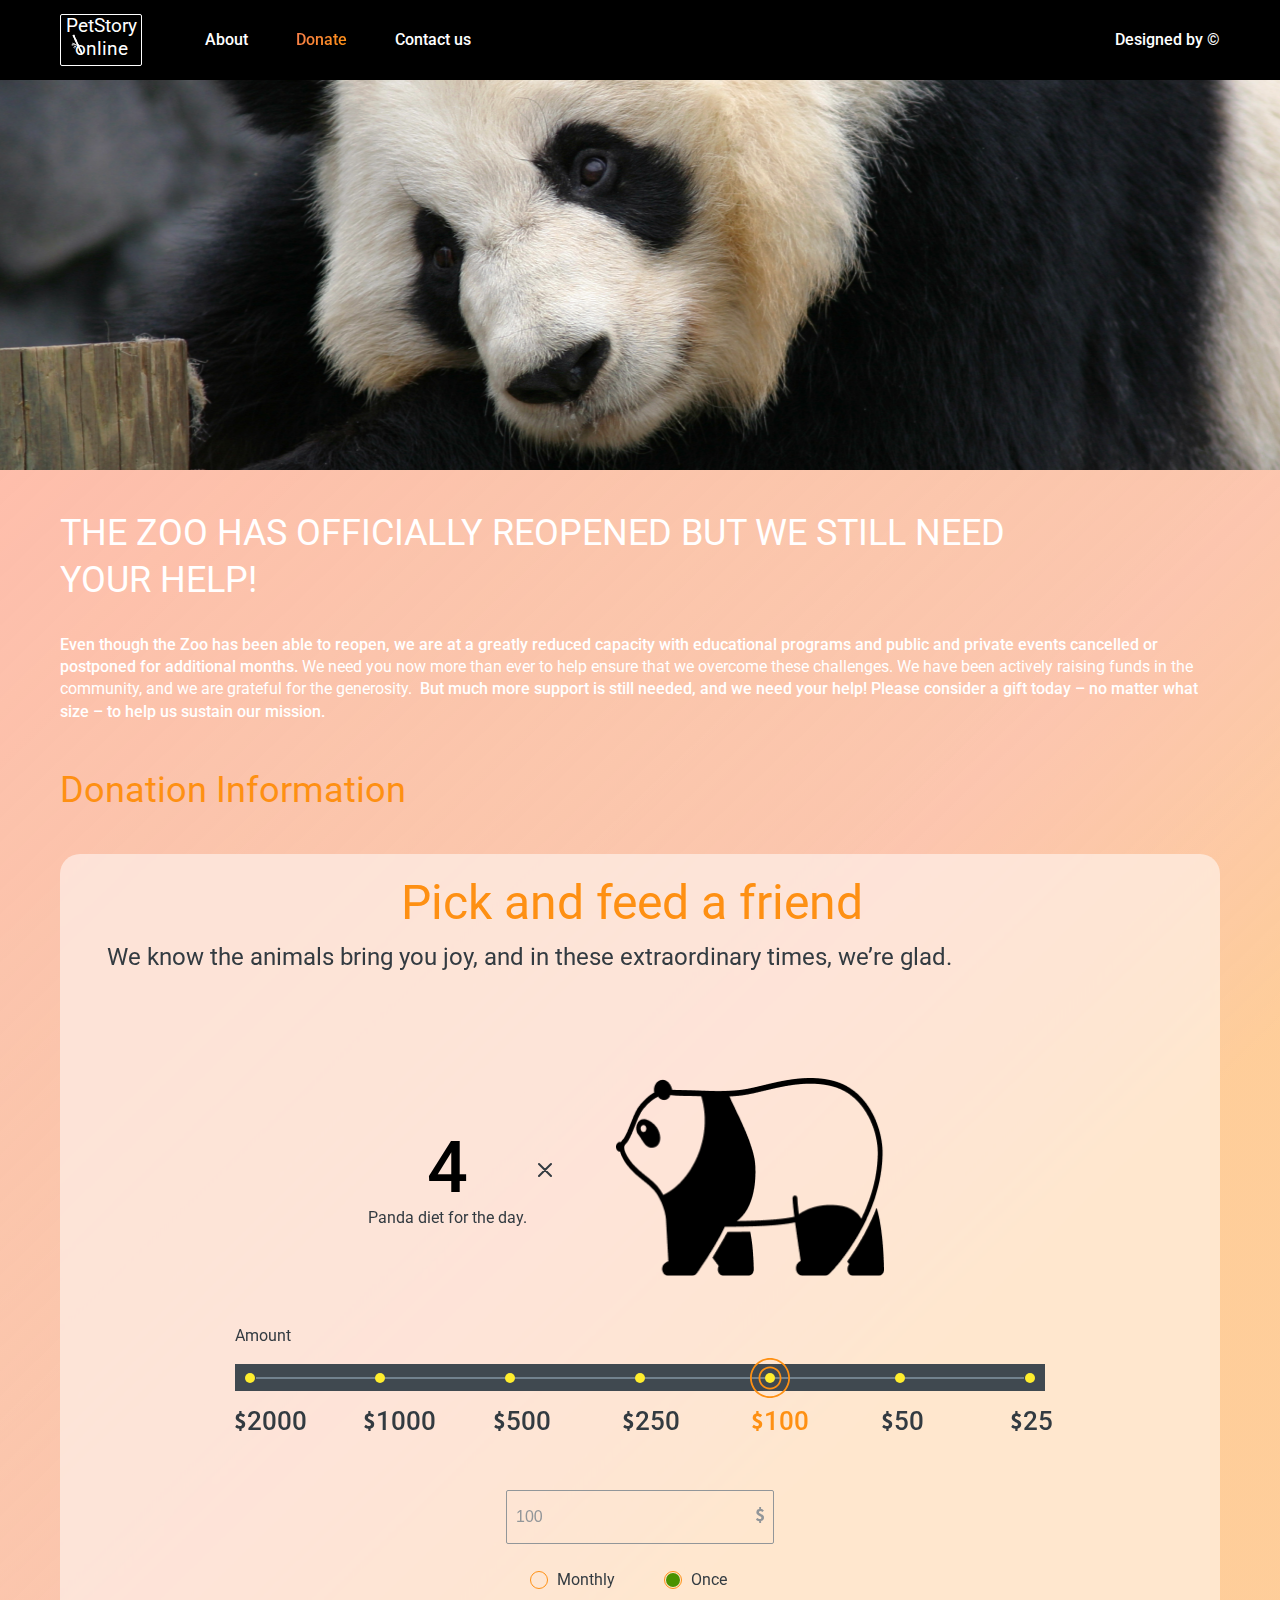
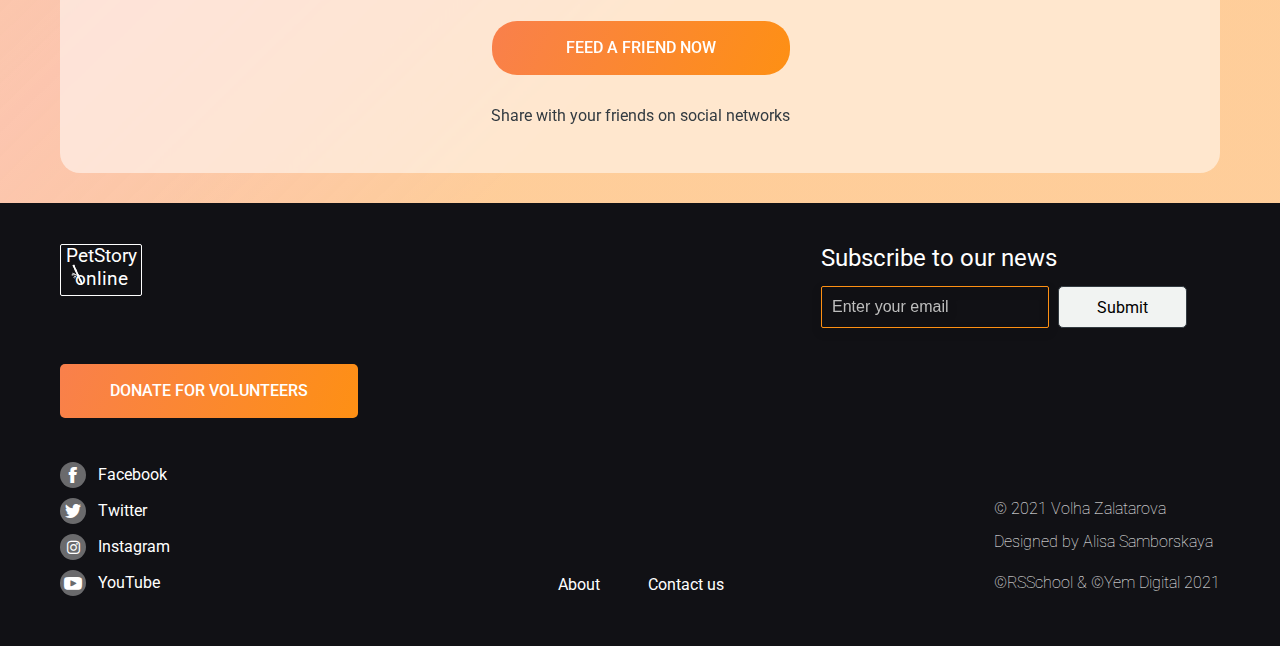
==== commit 49aff974: "fix: change path in main-page" ====
--- a/pages/donate/index.html
+++ b/pages/donate/index.html
@@ -13,7 +13,7 @@
     <header class="header" id="about">
       <div class="container header__wrapper">
         <h1 class="header__logo">
-          <a class="header__logo-link" href="../../pages/main/index.html">PetStory online
+          <a class="header__logo-link" href="../../index.html">PetStory online
             <img class="header__logo-icon header__logo-icon--white" src="../../assets/images/logo/bamboo.svg" alt="bamboo-svg">
             <img class="header__logo-icon header__logo-icon--orange" src="../../assets/images/logo/bamboo-orange.svg" alt="bamboo-orange-svg">
           </a>
@@ -21,14 +21,9 @@
         <nav class="header__nav">
           <ul class="header__list">
             <li>
-              <a class="header__link header__link" href="../../pages/main/index.html#about">About</a>
-            </li>
-            <li>
-              <a class="header__link" href="#map">Map</a>
-            </li>
-            <li>
-              <a class="header__link" href="#zoos">Zoos</a>
-            </li>
+              <a class="header__link header__link" href="../../index.html">About</a>
+            </li>
+
             <li>
               <a class="header__link header__link--active" href="../../pages/donate/index.html" target="_blank">Donate</a>
             </li>
@@ -49,14 +44,13 @@
                 <i class="mobile-menu__btn-close icon-cross"></i>
               </button>
               <div class="mobile-menu__logo">
-                <a class="mobile-menu__logo-link" href="../../pages/main/index.html">PetStory online
+                <a class="mobile-menu__logo-link" href="../../index.html">PetStory online
                   <img class="mobile-menu__logo-icon" src="../../assets/images/logo/bamboo-orange.svg" alt="bamboo-orange-svg">
                 </a>
               </div>
               <ul class="mobile-menu__list">
-                <li class="mobile-menu__item"><a class="mobile-menu__link" href="../../pages/main/index.html">About</a></li>
-                <li class="mobile-menu__item"><a class="mobile-menu__link" href="#map">Map</a></li>
-                <li class="mobile-menu__item"><a class="mobile-menu__link" href="#zoos">Zoos</a></li>
+                <li class="mobile-menu__item"><a class="mobile-menu__link" href="../../index.html">About</a></li>
+             
                 <li class="mobile-menu__item"><a class="mobile-menu__link" href="../../pages/donate/index.html">Donate</a></li>
                 <li class="mobile-menu__item"><a class="mobile-menu__link" href="#contacts">Contact us</a></li>
               </ul>
@@ -161,7 +155,7 @@
                       <label for="dewey">Once</label>
                     </div>
                   </div>
-                  <button class="feed-friend-donate__form-btn button" type="submit">Feed a friend now</button>
+                  <button class="feed-friend-donate__form-btn button" type="button">Feed a friend now</button>
                   <a class="feed-friend-donate__form-link" href="/">Share with your friends on social networks</a> 
               </form>
             </div>
@@ -173,7 +167,7 @@
     <footer class="footer" id="contacts">
       <div class="footer__wrap container">
         <div class="footer__top">
-          <a class="footer__logo-link" href="../../pages/main/index.html">PetStory online
+          <a class="footer__logo-link" href="../../index.html">PetStory online
             <img class="footer__logo-icon footer__logo-icon-white" src="../../assets/images/logo/bamboo.svg" alt="bamboo-svg">
             <img class="footer__logo-icon footer__logo-icon--orange" src="../../assets/images/logo/bamboo-orange.svg" alt="bamboo-orange-svg">
           </a>
@@ -199,19 +193,16 @@
           </ul>
           <ul class="footer__list footer__list--donate">
             <li class="footer__list-item">
-              <a class="footer__link footer__link" href="../../pages/main/index.html#about">About</a>
-            </li>
-            <li class="footer__list-item">
-              <a class="footer__link" href="#map">Map</a>
-            </li>
-            <li class="footer__list-item">
-              <a class="footer__link" href="#zoos">Zoos</a>
+              <a class="footer__link footer__link" href="../../index.html">About</a>
             </li>
             <li class="footer__list-item">
               <a class="footer__link" href="#contacts">Contact us</a>
             </li>
           </ul>
           <div class="footer__copyright-wrap">
+            <a class="footer__copyright" href="https://github.com/oolenkazolot?tab=repositories" target="_blank">
+              <span class="footer__author">© 2021 Volha Zalatarova</span>
+          </a>
             <a class="footer__copyright" href="https://www.figma.com/file/jfEFwkXVj1WRq7sUHDr8os/PetStory-online" target="_blank">
               <span class="footer__author">Designed by Alisa Samborskaya</span>
               <span class="footer__text">©RSSchool & ©Yem Digital 2021</span>
--- a/assets/styles/style.css
+++ b/assets/styles/style.css
@@ -2728,11 +2728,14 @@
   }
 }
 .footer__author {
+  margin-bottom: 10px;
   border-bottom: 1px solid transparent;
   transition: color 0.3s, border-color 0.3s;
+
 }
 .footer__text {
   margin-top: 10px;
+  
   border-bottom: 1px solid transparent;
   transition: color 0.3s, border-color 0.3s;
 }
